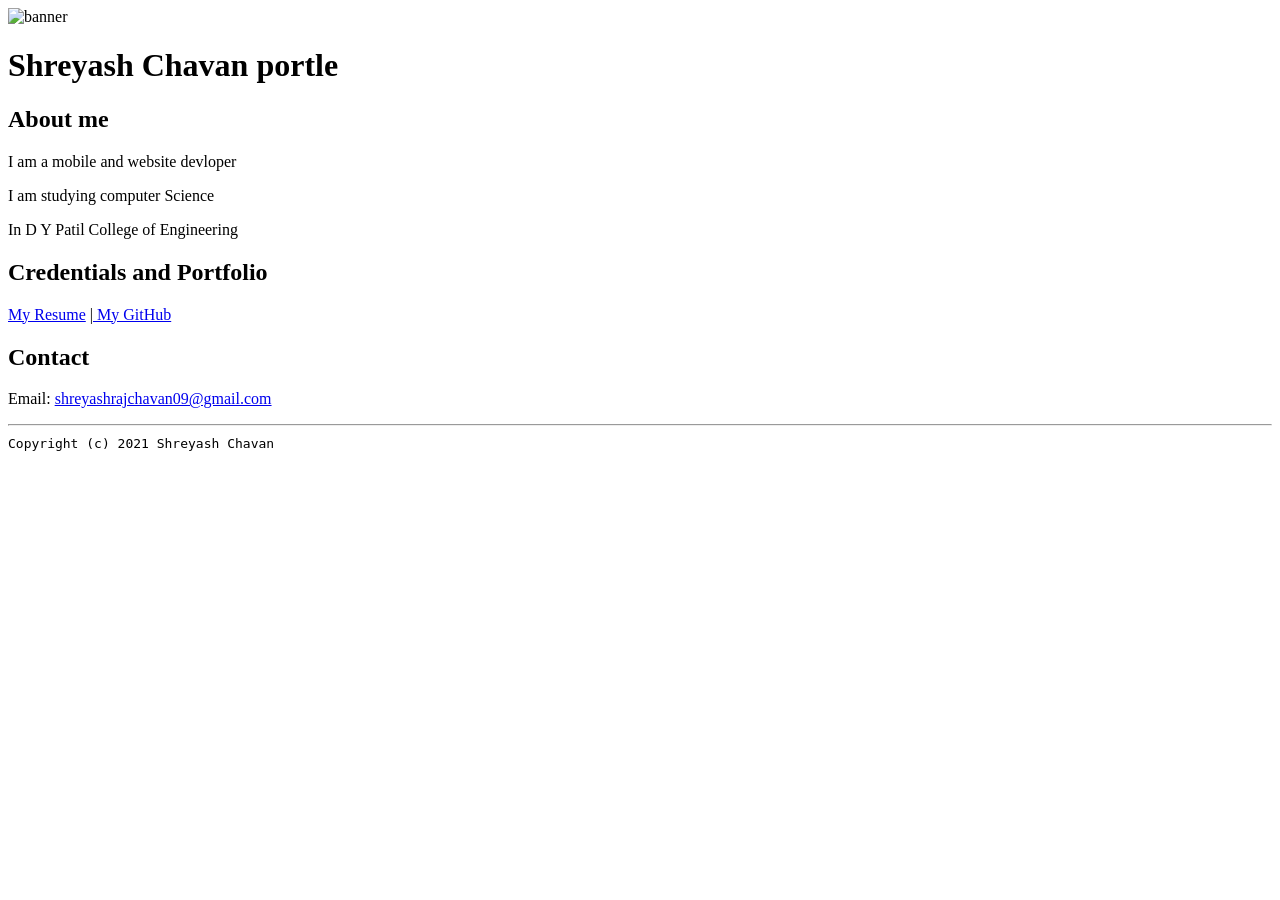
==== index.html @ 000412d0 "Add files via upload" ====
<!doctype html>

<!-- this is a comment for human! -->

<html lang="en">

  <header>
  <title>Shreyash Chavan Portle</title>
  <link rel="stylesheet" href="css/master.css">
  <link rel="faviconIcon" href="favicon.ico" type="image/x-icon">
    <link rel="shortcut" href="favicon.ico" type="image/x-icon">

    <meta name="viewport" content="width=device-width ,initial-scale=1,shrink-to-fit=no">
<meta name="name" content="Shreyash Chavan portal">
<meta name="robots" content="noindex,nofollow">
  </header>


  <body>
    <img src="images/banner.jpg" width="75%" alt="banner">
 <h1> Shreyash Chavan portle</h1>
 <h2>About me</h2>
 <p> I am a mobile and website devloper</p>
 <p> I am studying computer Science</p>
 <p> In D Y Patil College of Engineering</p>
 <h2>Credentials and Portfolio</h2>

 <p><a href="resume.html">My Resume</a> |<a href="https://github.com/shreyashraj09"> My GitHub</a></p>
<h2> Contact</h2>

 <p>Email: <a href="mailto:shreyashrajchavan09@gmail.com"> shreyashrajchavan09@gmail.com</a></p>
  </body>


  <footer>
   <hr>
   <code>Copyright (c) 2021 Shreyash Chavan</code>

  </footer>

</html>
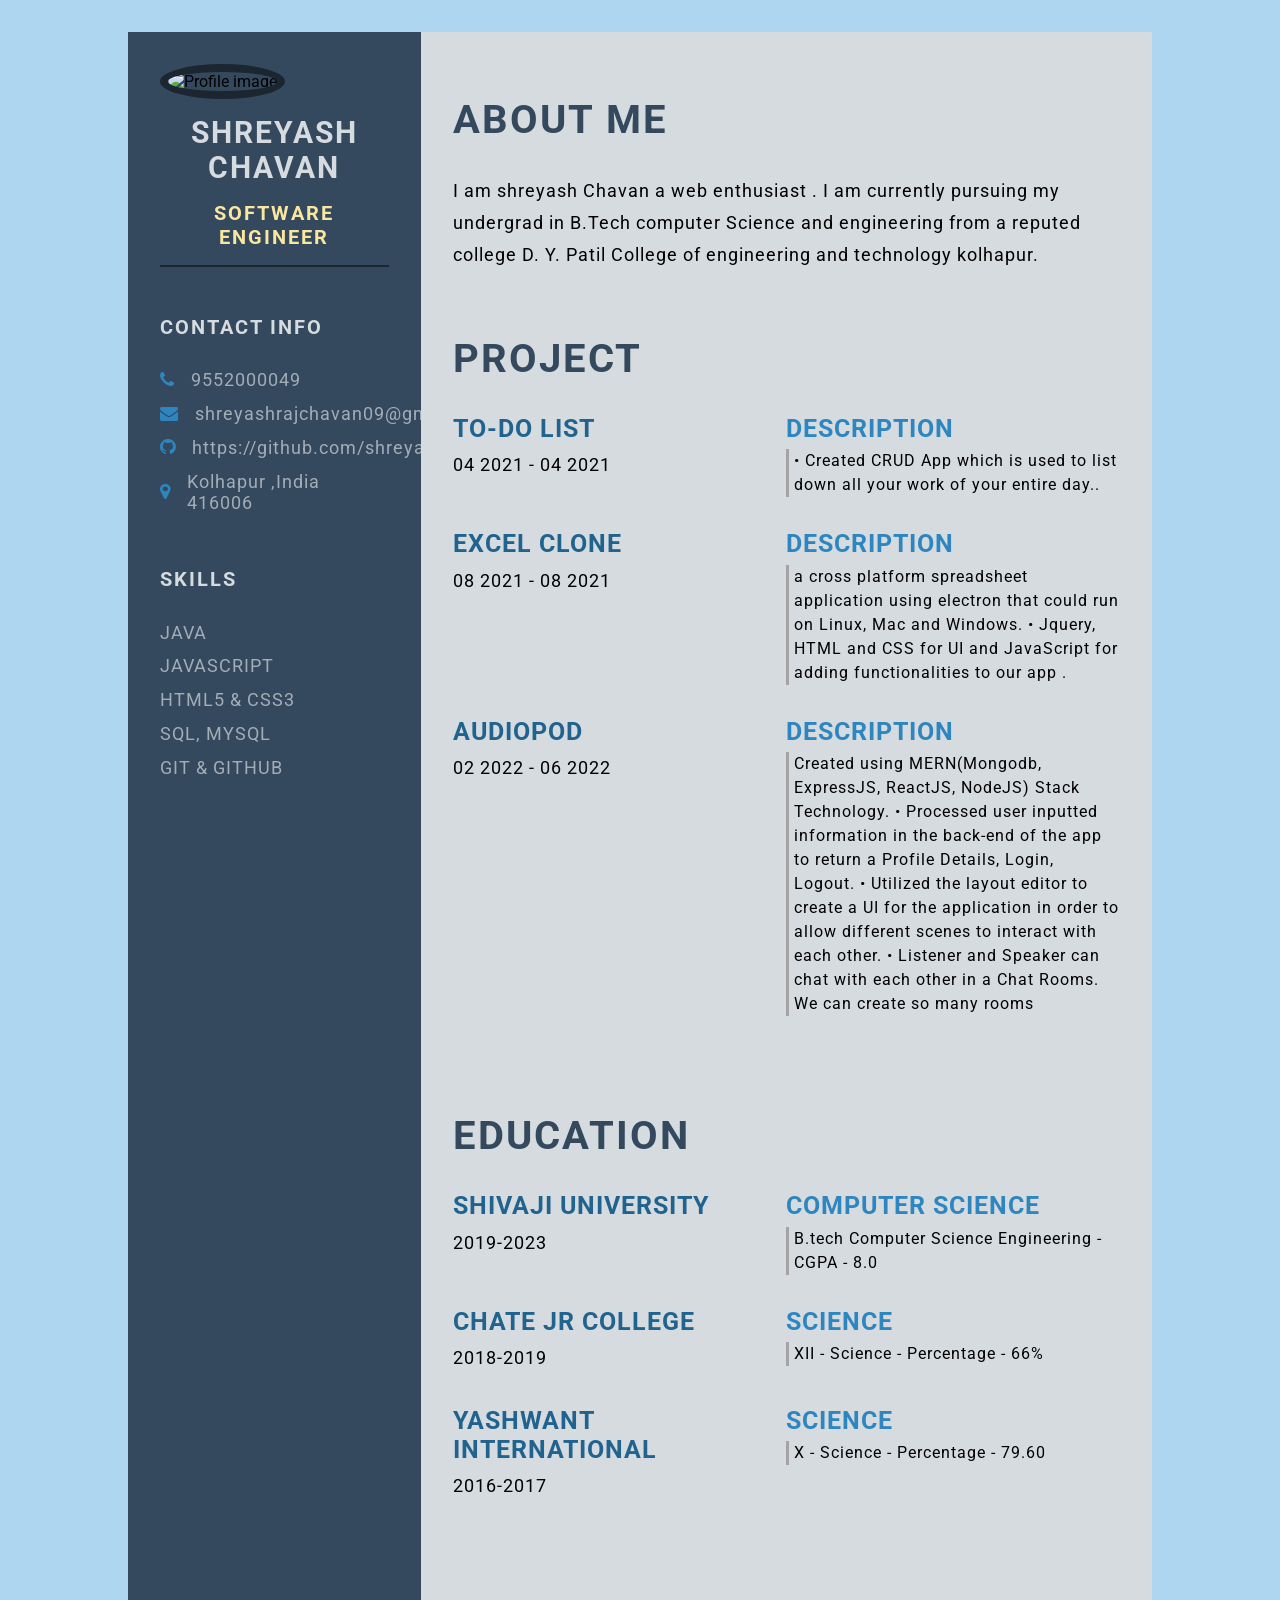
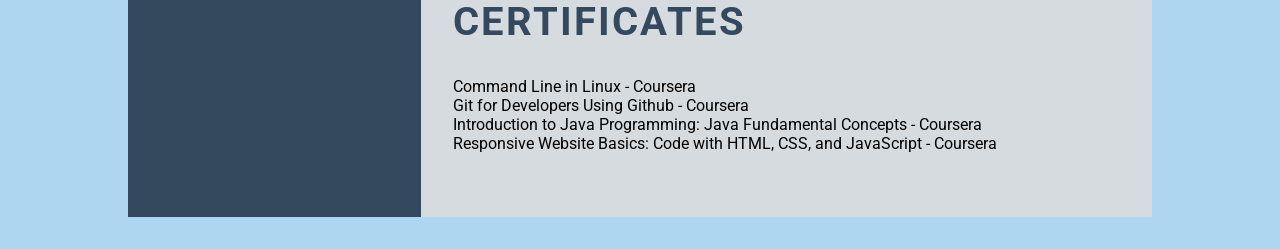
==== commit dd5f917f: "Add files via upload" ====
--- a/index.html
+++ b/index.html
@@ -1,41 +1,218 @@
-<!doctype html>
-
-<!-- this is a comment for human! -->
-
+<!DOCTYPE html>
 <html lang="en">
-
-  <header>
-  <title>Shreyash Chavan Portle</title>
-  <link rel="stylesheet" href="css/master.css">
-  <link rel="faviconIcon" href="favicon.ico" type="image/x-icon">
-    <link rel="shortcut" href="favicon.ico" type="image/x-icon">
-
-    <meta name="viewport" content="width=device-width ,initial-scale=1,shrink-to-fit=no">
-<meta name="name" content="Shreyash Chavan portal">
-<meta name="robots" content="noindex,nofollow">
-  </header>
-
-
+  <head>
+    <meta charset="UTF-8" />
+    <meta http-equiv="X-UA-Compatible" content="IE=edge" />
+    <meta name="viewport" content="width=device-width, initial-scale=1.0" />
+    <title>Shreyash Chavan Resume</title>
+
+    <!-- Google font  -->
+    <link rel="preconnect" href="https://fonts.googleapis.com" />
+    <link rel="preconnect" href="https://fonts.gstatic.com" crossorigin />
+    <link
+      href="https://fonts.googleapis.com/css2?family=Roboto:ital,wght@0,100;0,300;0,400;0,700;1,100;1,300;1,400;1,700&display=swap"
+      rel="stylesheet"
+    />
+
+    <!-- font-awesome -->
+    <link
+      rel="stylesheet"
+      href="https://cdnjs.cloudflare.com/ajax/libs/font-awesome/4.7.0/css/font-awesome.min.css"
+    />
+
+    <!-- Custom CSS -->
+    <link rel="stylesheet" href="style.css" />
+  </head>
   <body>
-    <img src="images/banner.jpg" width="75%" alt="banner">
- <h1> Shreyash Chavan portle</h1>
- <h2>About me</h2>
- <p> I am a mobile and website devloper</p>
- <p> I am studying computer Science</p>
- <p> In D Y Patil College of Engineering</p>
- <h2>Credentials and Portfolio</h2>
-
- <p><a href="resume.html">My Resume</a> |<a href="https://github.com/shreyashraj09"> My GitHub</a></p>
-<h2> Contact</h2>
-
- <p>Email: <a href="mailto:shreyashrajchavan09@gmail.com"> shreyashrajchavan09@gmail.com</a></p>
+    <main class="resume-contents">
+      <section class="left-section">
+        <div class="left-section-contents">
+          <div class="profile">
+            <img
+              class="profile-image"
+              src="img/Profile-pic.jpg"
+              alt="Profile image"
+            />
+            <p class="name">Shreyash Chavan</p>
+            <p class="profession">Software Engineer</p>
+          </div>
+          <div class="contact-info">
+            <p class="left-title">Contact Info</p>
+            <ul>
+              <li><i class="fa fa-phone"></i>9552000049</li>
+              <li>
+                <i class="fa fa-envelope"></i>shreyashrajchavan09@gmail.com
+              </li>
+              <!-- <li><i class="fa fa-globe"></i>lorem.ipsum.web
+                        </li> -->
+              <li>
+                <i class="fa fa-github"></i>https://github.com/shreyashraj09
+              </li>
+              <li><i class="fa fa-map-marker"></i>Kolhapur ,India 416006</li>
+            </ul>
+          </div>
+          <div class="skills">
+            <p class="left-title">Skills</p>
+            <ul>
+              <!-- <li><p>Python3, Django & Flask</p></li> -->
+              <li><p>Java</p></li>
+              <li><p>JavaScript</p></li>
+              <li><p>HTML5 & CSS3</p></li>
+              <li><p>SQL, MySql</p></li>
+              <li><p>Git & GitHub</p></li>
+              <!-- <li><p>Linux, Bash/Shell</p></li> -->
+            </ul>
+          </div>
+
+          <!-- <div class="references">
+                    <p class="left-title">References</p>
+                    <div class="refer">
+                        <p class="referance-name">Lorem ipsum</p>
+                        <p class="referance-profession">Lorem, ipsum dolor.</p>
+                        <ul>
+                            <li>
+                                <i class="fa fa-phone"></i>
+                                +123456789
+                            </li>
+                            <li>
+                                <i class="fa fa-envelope"></i>
+                                loremipsum@amail.com
+                            </li>
+                        </ul>
+                    </div>
+                    <div class="refer">
+                        <p class="referance-name">Lorem ipsum</p>
+                        <p class="referance-profession">Lorem, ipsum dolor.</p>
+                        <ul>
+                            <li>
+                                <i class="fa fa-phone"></i>
+                                +123456789
+                            </li>
+                            <li>
+                                <i class="fa fa-envelope"></i>
+                                loremipsum@amail.com
+                            </li>
+                        </ul>
+                    </div>
+                </div> -->
+        </div>
+      </section>
+
+      <section class="right-section">
+        <div class="right-section-contents">
+          <section class="about gap">
+            <div class="right-title">About Me</div>
+            <p class="about-me-contents">
+              I am shreyash Chavan a web enthusiast . I am currently pursuing my
+              undergrad in B.Tech computer Science and engineering from a
+              reputed college D. Y. Patil College of engineering and technology
+              kolhapur.
+
+            </p>
+          </section>
+
+          <section class="experience gap">
+            <div class="right-title">Project</div>
+            <div class="experience-contents">
+              <div class="exp-left">
+                <p class="exp-company-name">To-Do List</p>
+                <p class="exp-time-period">04 2021 - 04 2021</p>
+              </div>
+              <div class="exp-right">
+                <p class="exp-position">Description</p>
+                <p class="exp-desc">
+                    • Created CRUD App which is used to list down all your work of your entire day..
+                </p>
+              </div>
+            </div>
+            <div class="experience-contents">
+                <div class="exp-left">
+                  <p class="exp-company-name">Excel Clone</p>
+                  <p class="exp-time-period">08 2021 - 08 2021</p>
+                </div>
+                <div class="exp-right">
+                  <p class="exp-position">Description</p>
+                  <p class="exp-desc">
+                    a cross platform spreadsheet application using electron that could run on Linux, Mac and Windows.
+                    • Jquery, HTML and CSS for UI and JavaScript for adding functionalities to our app .
+                  </p>
+                </div>
+              </div>
+            <div class="experience-contents">
+              <div class="exp-left">
+                <p class="exp-company-name">AudioPod</p>
+                <p class="exp-time-period">02 2022 - 06 2022</p>
+              </div>
+              <div class="exp-right">
+                <p class="exp-position">Description</p>
+                <p class="exp-desc">
+                    Created using MERN(Mongodb, ExpressJS, ReactJS, NodeJS) Stack Technology.
+                    • Processed user inputted information in the back-end of the app to return a Profile Details, Login, Logout.
+                    • Utilized the layout editor to create a UI for the application in order to allow different scenes to interact with
+                    each other.
+                    • Listener and Speaker can chat with each other in a Chat Rooms. We can create so many rooms
+                </p>
+              </div>
+            </div>
+          </section>
+
+          <section class="education gap">
+            <div class="right-title">Education</div>
+            <div class="education-contents">
+              <div class="education-left">
+                <p class="education-school-name">Shivaji university</p>
+                <p class="educationp-time-period">2019-2023</p>
+              </div>
+              <div class="education-right">
+                <p class="education-subject">Computer Science</p>
+                <p class="education-desc">
+                    B.tech Computer Science Engineering - CGPA - 8.0
+                </p>
+              </div>
+            </div>
+            <div class="education-contents">
+              <div class="education-left">
+                <p class="education-school-name">Chate jr College</p>
+                <p class="educationp-time-period">2018-2019</p>
+              </div>
+              <div class="education-right">
+                <p class="education-subject">Science</p>
+                <p class="education-desc">
+                    XII - Science - Percentage - 66% 
+                </p>
+              </div>
+            </div>
+            <div class="education-contents">
+              <div class="education-left">
+                <p class="education-school-name">Yashwant International</p>
+                <p class="educationp-time-period">2016-2017</p>
+              </div>
+              <div class="education-right">
+                <p class="education-subject">Science</p>
+                <p class="education-desc">
+                    X - Science - Percentage - 79.60
+                </p>
+              </div>
+            </div>
+          </section>
+
+          <section class="awards gap">
+            <div class="right-title"> Certificates</div>
+            
+              
+                <ul>
+                    <li>Command Line in Linux - Coursera</li>
+                    <li>Git for Developers Using Github - Coursera</li>
+                    <li>Introduction to Java
+                        Programming: Java Fundamental Concepts - Coursera</li>
+                        <li> Responsive Website Basics: Code with HTML, CSS, and JavaScript - Coursera</li>
+                </ul>
+            
+              </div>
+            </div>
+          </section>
+        </div>
+      </section>
+    </main>
   </body>
-
-
-  <footer>
-   <hr>
-   <code>Copyright (c) 2021 Shreyash Chavan</code>
-
-  </footer>
-
 </html>
--- a/style.css
+++ b/style.css
@@ -0,0 +1,290 @@
+* {
+    margin: 0;
+    padding: 0;
+    box-sizing: border-box;
+    list-style: none;
+    font-family: 'Roboto', sans-serif;
+}
+
+body {
+    background-color: #AED6F1;
+}
+
+.resume-contents {
+    min-height: 100vh;
+    width: 80%;
+    margin: 2rem auto;
+    display: grid;
+    grid-template-columns: repeat(7, 1fr);
+}
+
+.left-section {
+    grid-column: span 2;
+    height: 100%;
+    background-color: #34495E;
+}
+
+.right-section {
+    grid-column: span 5;
+    height: 100%;
+    background-color: #D6DBDF;
+}
+
+.left-section-contents{
+    padding: 2rem 2rem;
+}
+
+.profile {
+    width: 100%;
+    border-bottom: 2px solid #1B2631;
+}
+
+.profile .profile-image {
+    width: 100%;
+    border-radius: 50%;
+    border: 8px solid #1B2631;
+}
+
+.name {
+    color: #D6DBDF;
+    font-size: 30px;
+    letter-spacing: 2px;
+    text-transform: uppercase;
+    text-align: center;
+    font-weight: bold;
+    padding: 1rem 0;
+}
+
+.profession {
+    color: #F9E79F;
+    font-size: 20px;
+    text-transform: uppercase;
+    text-align: center;
+    letter-spacing: 2px;
+    font-weight: bold;
+    padding-bottom: 1rem;
+}
+
+/* .contact-info { border-bottom: 2px solid #1B2631; } */
+.left-title {
+    color: #D6DBDF;
+    font-size: 20px;
+    letter-spacing: 2px;
+    text-transform: uppercase;
+    font-weight: bold;
+    display: flex;
+    align-items: center;
+    padding-top: 3rem;
+}
+
+.contact-info ul {
+    padding-top: 1.5rem;
+}
+
+.contact-info ul li,
+.references ul li {
+    padding: .4rem 0;
+    display: flex;
+    align-items: center;
+    color: #d6dbdfaf;
+    letter-spacing: 1px;
+    font-size: 18px;
+}
+
+.contact-info ul li i,
+.references ul li i {
+    padding-right: 1rem;
+    font-size: 18px;
+    color: #2E86C1;
+}
+
+.skills ul {
+    padding-top: 1.5rem;
+}
+.skills ul li p {
+    padding: .4rem 0;
+    color: #d6dbdfaf;
+    font-size: 18px;
+    letter-spacing: 1px;
+    display: flex;
+    align-items: center;
+    text-transform: uppercase;
+}
+
+.referance-name {
+    padding-top: 1.5rem;
+    padding-bottom: .4rem;
+    font-size: 18px;
+    color: #F9E79F;
+    letter-spacing: 1px;
+    text-transform: uppercase;
+}
+
+.referance-profession {
+    font-size: 16px;
+    color: #d6dbdfaf;
+    letter-spacing: 1px;
+    /* text-transform: uppercase; */
+    padding-bottom: .4rem;
+}
+
+
+.right-section-contents {
+    padding: 2rem 2rem;
+}
+
+.right-title {
+    color: #34495E;
+    font-size: 40px;
+    letter-spacing: 2px;
+    text-transform: uppercase;
+    font-weight: bold;
+    display: flex;
+    align-items: center;
+    padding: 2rem 0;
+    position: relative;
+}
+
+.gap {
+    padding-bottom: 2rem;
+}
+.about-me-contents {
+    font-size: 18px;
+    letter-spacing: 1px;
+    line-height: 2rem;
+}
+
+.experience-contents,
+.education-contents,
+.awards-contents {
+    display: grid;
+    grid-template-columns: repeat(2, 1fr);
+    padding-bottom: 2rem;
+}
+
+.exp-company-name,
+.education-school-name,
+.awards-company-name {
+    font-size: 25px;
+    font-weight: bold;
+    text-transform: uppercase;
+    letter-spacing: 1px;
+    color: #21638f;
+    padding-bottom: .4rem;
+}
+
+.exp-time-period,
+.educationp-time-period,
+.awards-time-period {
+    font-size: 18px;
+    letter-spacing: 1px;
+    line-height: 2rem;
+}
+
+.exp-position,
+.education-subject,
+.awards-name {
+    font-size: 25px;
+    font-weight: bold;
+    text-transform: uppercase;
+    letter-spacing: 1px;
+    color: #2E86C1;
+    padding-bottom: .4rem;
+}
+
+.exp-desc,
+.education-desc,
+.awards-desc {
+    font-size: 16px;
+    letter-spacing: 1px;
+    line-height: 1.5rem;
+    border-left: 3px solid #a5a3a3;
+    padding-left: 5px;
+}
+
+/* Media queries */
+@media screen and (max-width:780px) {
+    .experience-contents,
+    .education-contents,
+    .awards-contents {
+        grid-template-columns: repeat(1, 1fr);
+    }
+}
+
+@media screen and (max-width:780px) {
+    .left-section {
+        grid-column: span 3;
+    }
+    
+    .right-section {
+        grid-column: span 4;
+    }
+    
+}
+
+@media screen and (max-width:1200px) {
+    .resume-contents {
+        grid-template-columns: repeat(1, 1fr);
+    }
+}
+
+@media screen and (max-width:390px) {
+    .resume-contents {
+        width: 100%;
+        margin: 0 auto;
+    }
+
+    .name {
+        font-size: 20px;
+    }
+
+    .profession {
+        font-size: 18px;
+    }
+
+    .left-title {
+        font-size: 18px;
+    }
+
+    .right-title {
+        font-size: 18px;
+    }
+
+    .contact-info ul li,
+    .references ul li {
+        font-size: 12px;
+    }
+
+    .contact-info ul li i,
+    .references ul li i {
+        /* padding-right: 1rem; */
+        font-size: 12px;
+    }
+
+    .skills ul li p {
+        font-size: 12px;
+    }
+
+    .about-me-contents {
+        font-size: 16px;
+        line-height: 1.5rem;
+    }
+
+    .exp-company-name,
+    .education-school-name,
+    .awards-company-name {
+        font-size: 18px;
+    }
+
+    .exp-time-period,
+    .educationp-time-period,
+    .awards-time-period {
+        font-size: 16px;
+    }
+
+    .exp-position,
+    .education-subject,
+    .awards-name {
+        font-size: 18px;
+    }
+}
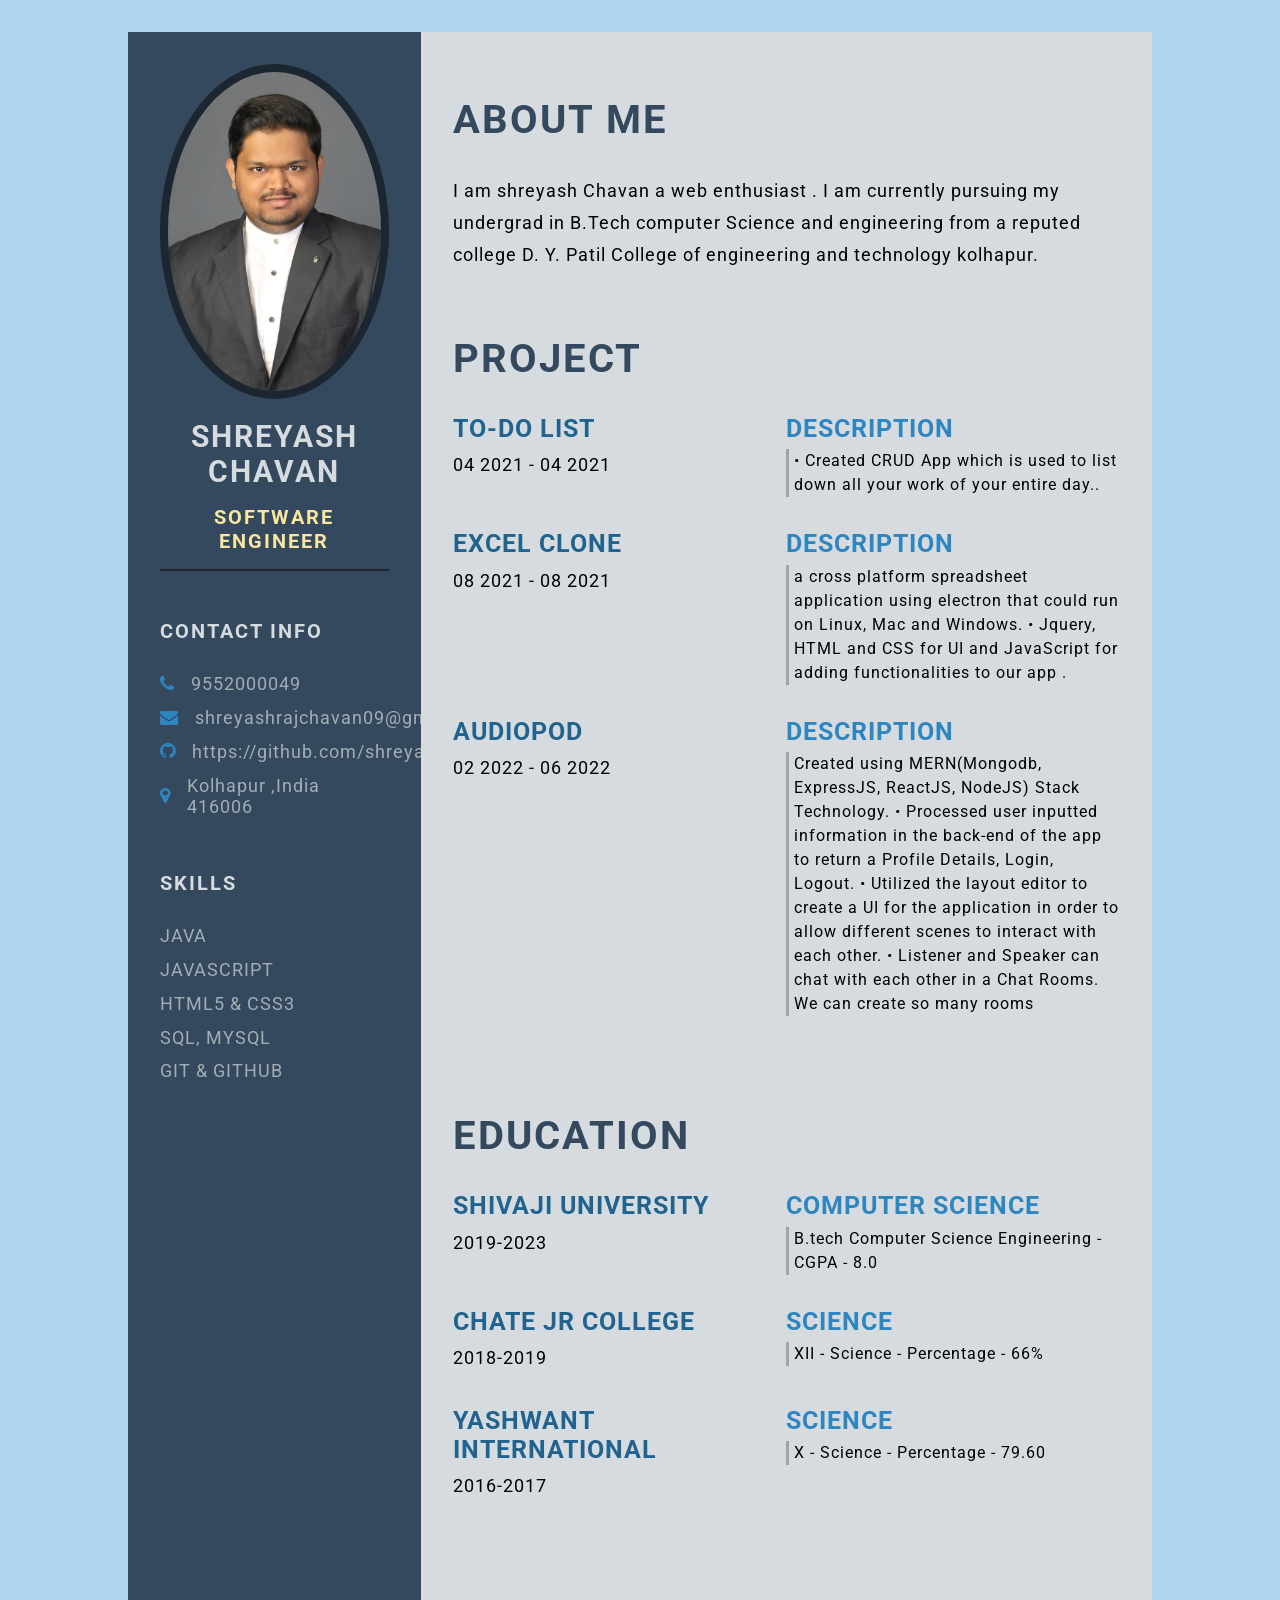
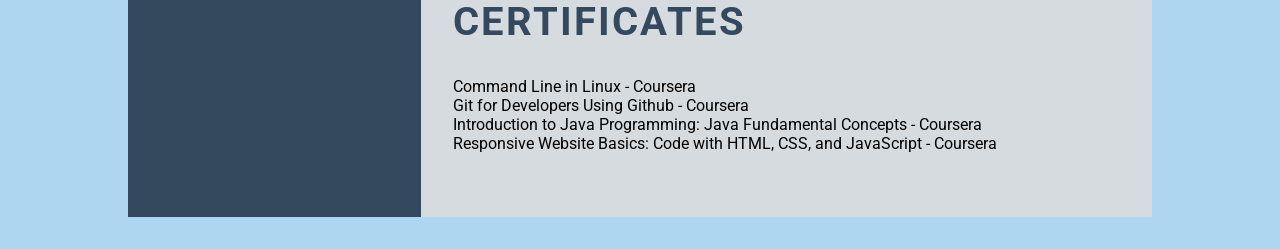
==== commit 088a4904: "Update index.html" ====
--- a/index.html
+++ b/index.html
@@ -30,7 +30,7 @@
           <div class="profile">
             <img
               class="profile-image"
-              src="img/Profile-pic.jpg"
+              src="Image/Profile-pic.jpg"
               alt="Profile image"
             />
             <p class="name">Shreyash Chavan</p>
